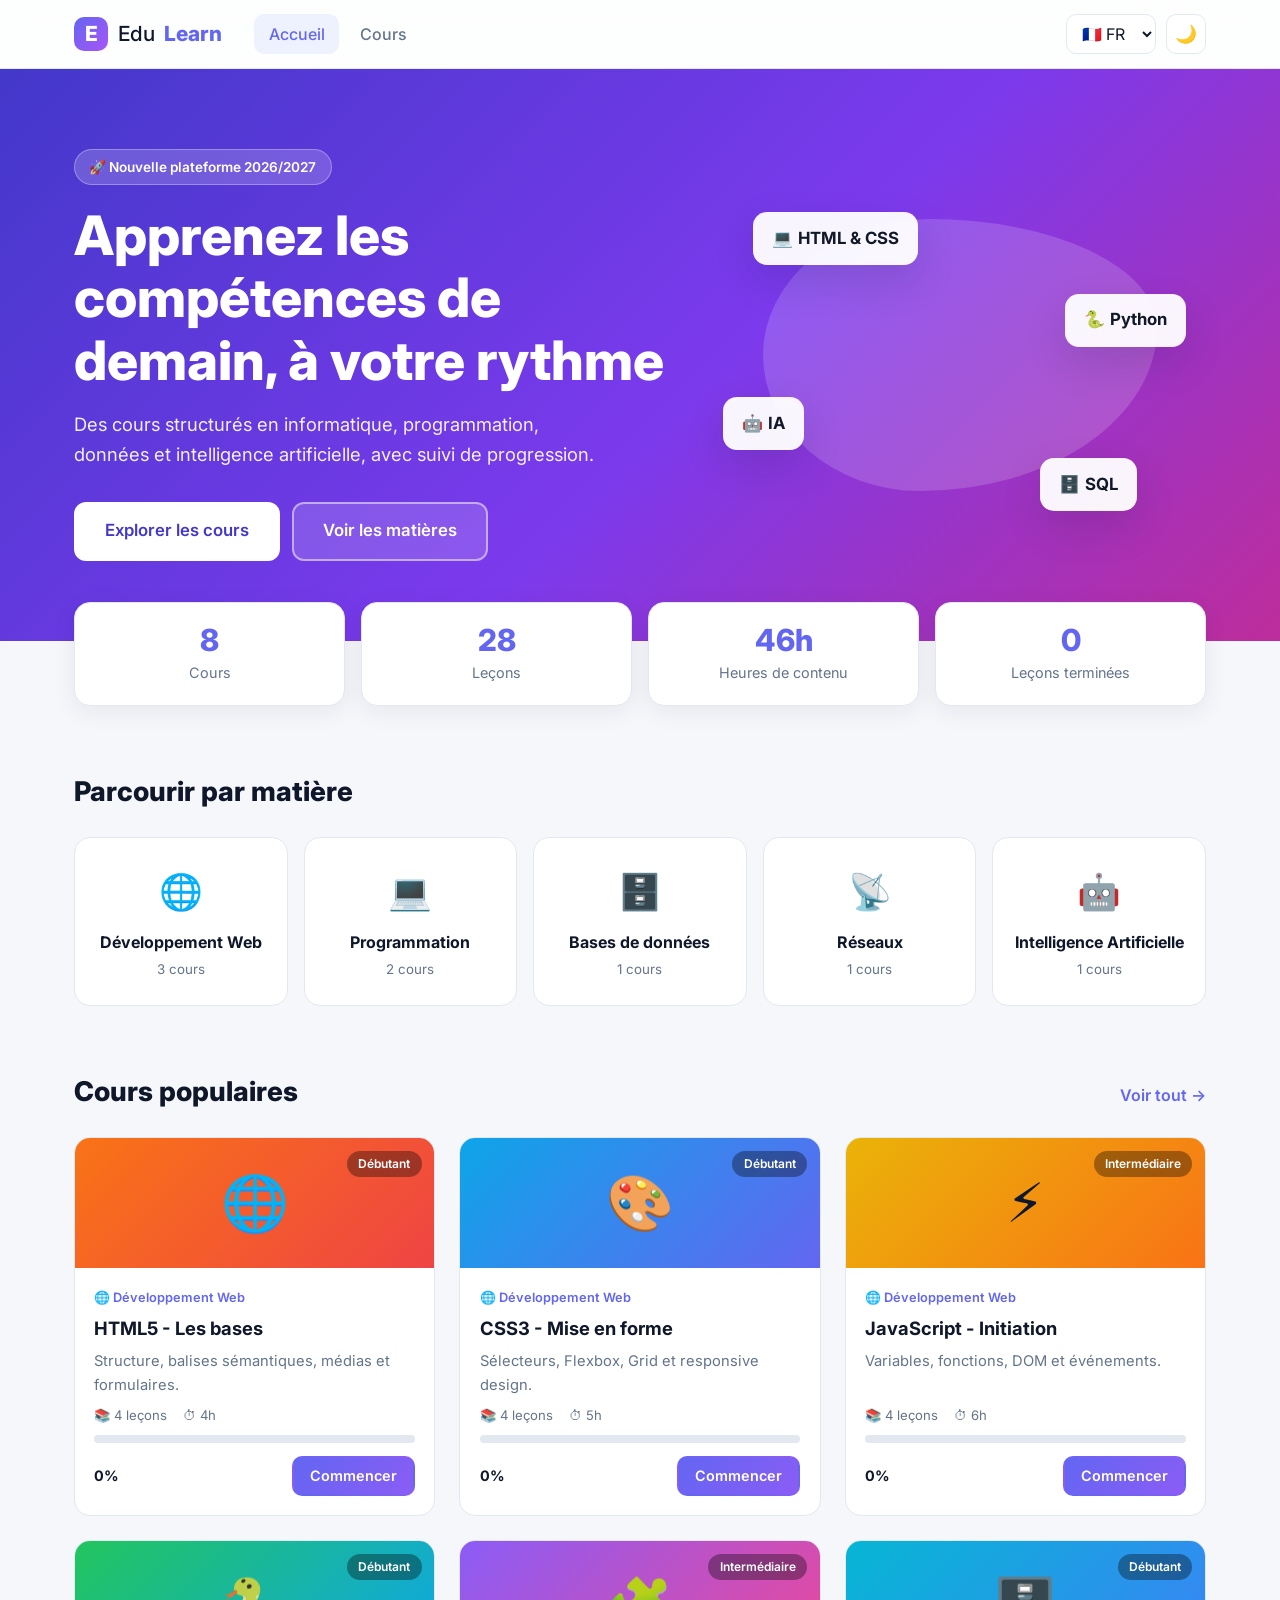
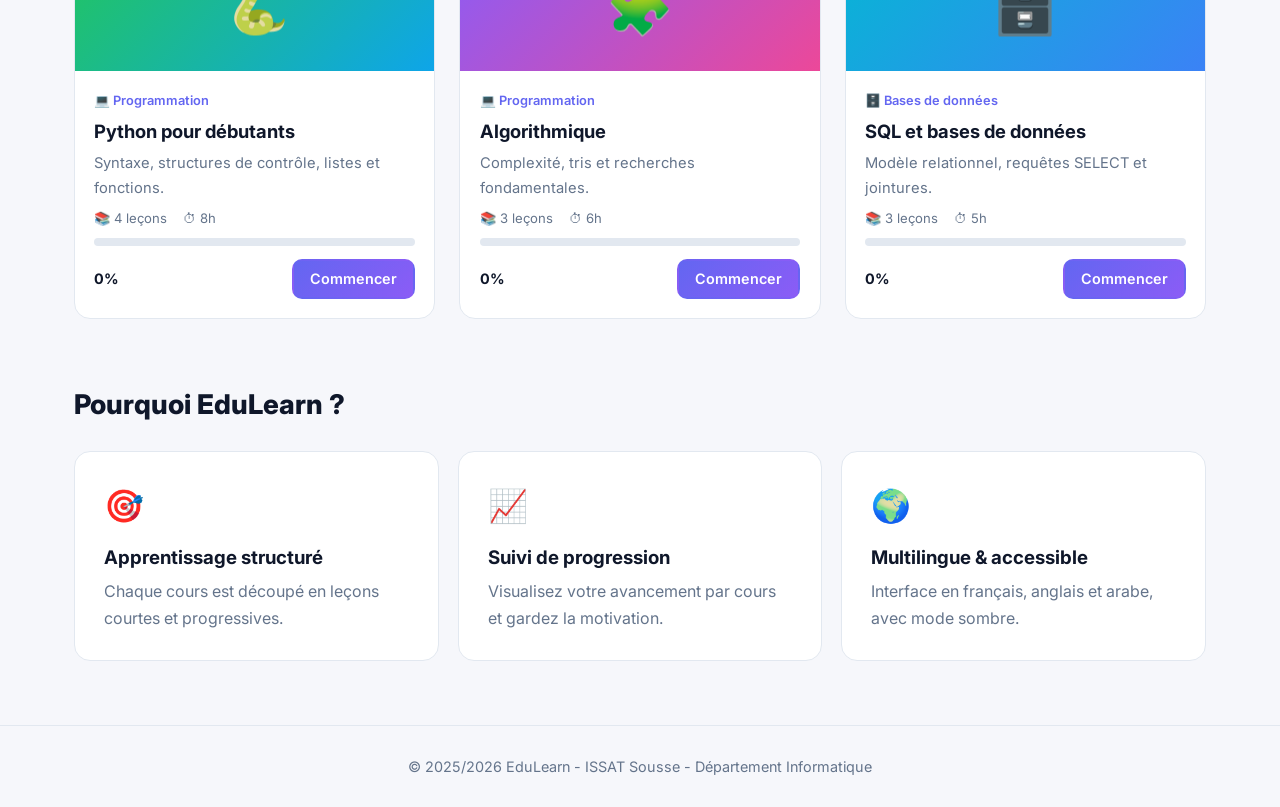
==== index.html @ 9c294d39 "EduLearn : mini LMS (HTML, CSS, JS)" ====
<!DOCTYPE html>
<html lang="fr">
<head>
  <meta charset="UTF-8">
  <meta name="viewport" content="width=device-width, initial-scale=1.0">
  <meta name="description" content="EduLearn - plateforme de cours en ligne">
  <title>EduLearn</title>
  <link rel="preconnect" href="https://fonts.googleapis.com">
  <link rel="preconnect" href="https://fonts.gstatic.com" crossorigin>
  <link href="https://fonts.googleapis.com/css2?family=Cairo:wght@400;600;700&family=Inter:wght@400;500;600;700;800&display=swap" rel="stylesheet">
  <link rel="stylesheet" href="style.css">
  <script src="js/i18n.js" defer></script>
  <script src="js/data.js" defer></script>
  <script src="js/app.js" defer></script>
</head>
<body data-page="home" data-root="">

  <header class="site-header" id="site-header"></header>

  <main>
    <!-- HERO -->
    <section class="hero">
      <div class="container hero-grid">
        <div class="hero-text">
          <span class="pill" data-i18n="hero.badge">🚀 Nouvelle plateforme 2025/2026</span>
          <h1 data-i18n="hero.title">Apprenez les compétences de demain, à votre rythme</h1>
          <p data-i18n="hero.sub">Des cours structurés en informatique, programmation, données et intelligence artificielle, avec suivi de progression.</p>
          <div class="hero-actions">
            <a class="btn btn-lg" href="pages/courses.html" data-i18n="hero.cta1">Explorer les cours</a>
            <a class="btn btn-lg btn-ghost" href="#categories" data-i18n="hero.cta2">Voir les matières</a>
          </div>
        </div>
        <div class="hero-visual" aria-hidden="true">
          <div class="blob"></div>
          <div class="float-card fc1">💻 <b>HTML & CSS</b></div>
          <div class="float-card fc2">🐍 <b>Python</b></div>
          <div class="float-card fc3">🤖 <b>IA</b></div>
          <div class="float-card fc4">🗄️ <b>SQL</b></div>
        </div>
      </div>
    </section>

    <!-- STATS (remplies par JS) -->
    <div class="container">
      <div class="stats" id="stats"></div>
    </div>

    <!-- CONTINUER (rempli par JS) -->
    <div class="container" id="continue"></div>

    <!-- MATIERES -->
    <section class="container section" id="categories">
      <div class="section-head">
        <h2 data-i18n="home.cats">Parcourir par matière</h2>
      </div>
      <div class="cat-grid" id="cat-grid"></div>
    </section>

    <!-- COURS POPULAIRES -->
    <section class="container section">
      <div class="section-head">
        <h2 data-i18n="home.featured">Cours populaires</h2>
        <a class="link" href="pages/courses.html" data-i18n="home.viewAll">Voir tout →</a>
      </div>
      <div class="grid" id="featured"></div>
    </section>

    <!-- POURQUOI -->
    <section class="container section">
      <div class="section-head"><h2 data-i18n="home.why">Pourquoi EduLearn ?</h2></div>
      <div class="features">
        <div class="feature">
          <span aria-hidden="true">🎯</span>
          <h3 data-i18n="f1.t">Apprentissage structuré</h3>
          <p data-i18n="f1.d">Chaque cours est découpé en leçons courtes et progressives.</p>
        </div>
        <div class="feature">
          <span aria-hidden="true">📈</span>
          <h3 data-i18n="f2.t">Suivi de progression</h3>
          <p data-i18n="f2.d">Visualisez votre avancement par cours et gardez la motivation.</p>
        </div>
        <div class="feature">
          <span aria-hidden="true">🌍</span>
          <h3 data-i18n="f3.t">Multilingue & accessible</h3>
          <p data-i18n="f3.d">Interface en français, anglais et arabe, avec mode sombre.</p>
        </div>
      </div>
    </section>
  </main>

  <footer class="site-footer" id="site-footer"></footer>
</body>
</html>
---- style.css ----
/* ===== Thèmes ===== */
:root {
  --bg: #f6f7fb;
  --surface: #ffffff;
  --text: #0f172a;
  --muted: #64748b;
  --border: #e2e8f0;
  --primary: #6366f1;
  --primary-dark: #4f46e5;
  --accent: #06b6d4;
  --ok: #16a34a;
  --header-bg: rgba(255, 255, 255, 0.8);
  --code-bg: #0f172a;
  --soft: #eef2ff;
  --radius: 16px;
  --shadow: 0 6px 24px rgba(15, 23, 42, 0.07);
  --shadow-lg: 0 16px 40px rgba(15, 23, 42, 0.14);
  --font: "Inter", "Segoe UI", system-ui, sans-serif;
  --header-h: 68px;
}

[data-theme="dark"] {
  --bg: #0b1020;
  --surface: #131a2e;
  --text: #e5e7eb;
  --muted: #94a3b8;
  --border: #243049;
  --primary: #818cf8;
  --primary-dark: #6366f1;
  --header-bg: rgba(11, 16, 32, 0.8);
  --code-bg: #060913;
  --soft: #1b2442;
  --shadow: 0 6px 24px rgba(0, 0, 0, 0.35);
  --shadow-lg: 0 16px 40px rgba(0, 0, 0, 0.5);
}

/* ===== Reset ===== */
* { box-sizing: border-box; margin: 0; padding: 0; }
html {
  scroll-behavior: smooth;
  -webkit-text-size-adjust: 100%;
  text-size-adjust: 100%;
}
body {
  font-family: var(--font);
  background: var(--bg);
  color: var(--text);
  line-height: 1.65;
  min-height: 100vh;
  display: flex;
  flex-direction: column;
  overflow-x: clip;               /* empêche tout scroll horizontal de la page */
  transition: background 0.3s, color 0.3s;
}
html[lang="ar"] body { font-family: "Cairo", var(--font); }
main { flex: 1; min-width: 0; }
a { color: inherit; text-decoration: none; }
img, video, iframe, svg { max-width: 100%; }
[id] { scroll-margin-top: calc(var(--header-h) + 16px); }

.container { width: 100%; max-width: 1180px; margin-inline: auto; padding-inline: 1.5rem; }
.muted { color: var(--muted); }
.small { font-size: 0.85rem; }
.section { margin-top: 4rem; }
.page { padding-block: 2.5rem; }

/* ===== Header ===== */
.site-header {
  position: sticky; top: 0; z-index: 100;
  background: var(--header-bg);
  backdrop-filter: blur(14px);
  -webkit-backdrop-filter: blur(14px);
  border-bottom: 1px solid var(--border);
}
.nav-wrap { display: flex; align-items: center; gap: 2rem; height: var(--header-h); min-width: 0; }
.logo { display: flex; align-items: center; gap: 0.6rem; font-size: 1.3rem; font-weight: 500; white-space: nowrap; }
.logo b { color: var(--primary); font-weight: 800; }
.logo-mark {
  display: grid; place-items: center; flex-shrink: 0; width: 34px; height: 34px;
  background: linear-gradient(135deg, var(--primary), #a855f7);
  color: #fff; font-weight: 800; border-radius: 10px;
}
.main-nav { display: flex; gap: 0.4rem; margin-inline-end: auto; }
.main-nav a {
  padding: 0.45rem 0.9rem; border-radius: 10px; font-weight: 500; color: var(--muted);
  transition: background 0.2s, color 0.2s;
}
.main-nav a:hover { background: var(--soft); color: var(--text); }
.main-nav a.active { background: var(--soft); color: var(--primary); }

.tools { display: flex; align-items: center; gap: 0.6rem; flex-shrink: 0; }
.tools select, .toolbar select, .toolbar input {
  font: inherit; color: var(--text); background: var(--surface);
  border: 1px solid var(--border); border-radius: 10px; padding: 0.5rem 0.7rem;
}
.icon-btn {
  width: 40px; height: 40px; border-radius: 10px; font-size: 1.1rem; cursor: pointer;
  background: var(--surface); border: 1px solid var(--border); transition: transform 0.2s;
}

.burger {
  display: none; flex-direction: column; justify-content: center; gap: 5px;
  width: 40px; height: 40px; padding: 8px; background: none; border: none; cursor: pointer;
}
.burger span { display: block; width: 24px; height: 3px; background: var(--text); border-radius: 2px; transition: 0.3s; }
.burger.open span:nth-child(1) { transform: translateY(8px) rotate(45deg); }
.burger.open span:nth-child(2) { opacity: 0; }
.burger.open span:nth-child(3) { transform: translateY(-8px) rotate(-45deg); }

/* ===== Boutons ===== */
.btn {
  display: inline-flex; align-items: center; justify-content: center; gap: 0.4rem;
  padding: 0.65rem 1.3rem; font: inherit; font-weight: 600; cursor: pointer; text-align: center;
  background: linear-gradient(135deg, var(--primary), #8b5cf6);
  color: #fff; border: 2px solid transparent; border-radius: 12px;
  transition: transform 0.2s, box-shadow 0.2s, opacity 0.2s, background 0.2s;
}
.btn:disabled { opacity: 0.4; cursor: not-allowed; transform: none; box-shadow: none; }
.btn-sm { padding: 0.4rem 1rem; font-size: 0.9rem; border-radius: 10px; }
.btn-lg { padding: 0.85rem 1.8rem; font-size: 1.05rem; }
.btn-ghost { background: rgba(255, 255, 255, 0.15); border-color: rgba(255, 255, 255, 0.5); }
.btn-outline { background: transparent; color: var(--primary); border-color: var(--primary); }
.btn-success { background: var(--ok); }
.btn-success.is-done { background: transparent; color: var(--ok); border-color: var(--ok); }
.btn-light { background: #fff; color: #111827; }

/* Survols : seulement sur appareils avec souris (pas de "hover collant" sur mobile) */
@media (hover: hover) {
  .icon-btn:hover { transform: rotate(15deg) scale(1.08); }
  .btn:hover:not(:disabled) { transform: translateY(-2px); box-shadow: 0 8px 20px rgba(99, 102, 241, 0.35); }
  .btn-outline:hover:not(:disabled) { background: var(--primary); color: #fff; }
  .cat-card:hover { transform: translateY(-5px); box-shadow: var(--shadow-lg); border-color: var(--primary); }
  .card:hover { transform: translateY(-6px); box-shadow: var(--shadow-lg); }
  .card:hover .card-icon { transform: scale(1.18) rotate(-6deg); }
  .chip:hover { border-color: var(--primary); }
  .lesson-list button:hover { background: var(--soft); }
  .main-nav a:hover { background: var(--soft); color: var(--text); }
}

/* ===== Hero ===== */
.hero {
  position: relative; overflow: hidden; color: #fff;
  background: linear-gradient(135deg, #4338ca 0%, #7c3aed 55%, #db2777 120%);
  padding-block: 5rem;
}
.hero-grid { display: grid; grid-template-columns: minmax(0, 1.2fr) minmax(0, 1fr); gap: 3rem; align-items: center; }
.pill {
  display: inline-block; padding: 0.35rem 0.9rem; border-radius: 99px; font-size: 0.85rem; font-weight: 600;
  background: rgba(255, 255, 255, 0.18); border: 1px solid rgba(255, 255, 255, 0.3); margin-bottom: 1.2rem;
}
.hero h1 { font-size: clamp(1.8rem, 4.5vw, 3.4rem); line-height: 1.15; font-weight: 800; margin-bottom: 1.1rem; overflow-wrap: break-word; }
.hero p { font-size: clamp(1rem, 2.2vw, 1.15rem); opacity: 0.92; max-width: 540px; margin-bottom: 2rem; }
.hero .btn:not(.btn-ghost) { background: #fff; color: #4338ca; }
.hero-actions { display: flex; flex-wrap: wrap; gap: 0.8rem; }

.hero-visual { position: relative; height: 340px; }
.blob {
  position: absolute; inset: 10%; border-radius: 42% 58% 60% 40% / 50% 40% 60% 50%;
  background: rgba(255, 255, 255, 0.16); animation: morph 9s ease-in-out infinite;
}
@keyframes morph {
  50% { border-radius: 60% 40% 40% 60% / 40% 60% 50% 50%; transform: rotate(8deg); }
}
.float-card {
  position: absolute; padding: 0.8rem 1.2rem; border-radius: 14px; font-size: 1.05rem;
  background: rgba(255, 255, 255, 0.95); color: #111827; box-shadow: var(--shadow-lg);
  animation: float 5s ease-in-out infinite; white-space: nowrap;
}
.fc1 { top: 8%; inset-inline-start: 8%; }
.fc2 { top: 32%; inset-inline-end: 4%; animation-delay: 1s; }
.fc3 { bottom: 22%; inset-inline-start: 2%; animation-delay: 2s; }
.fc4 { bottom: 4%; inset-inline-end: 14%; animation-delay: 3s; }
@keyframes float { 50% { transform: translateY(-14px); } }

/* ===== Stats ===== */
.stats {
  display: grid; grid-template-columns: repeat(4, minmax(0, 1fr)); gap: 1rem;
  margin-top: -2.4rem; position: relative; z-index: 2;
}
.stat {
  background: var(--surface); border: 1px solid var(--border); border-radius: var(--radius);
  padding: 1.2rem; text-align: center; box-shadow: var(--shadow);
}
.stat strong { display: block; font-size: 1.9rem; font-weight: 800; color: var(--primary); line-height: 1.2; }
.stat span { font-size: 0.9rem; color: var(--muted); }

/* ===== Reprendre ===== */
.resume {
  display: flex; align-items: center; justify-content: space-between; gap: 1.5rem; flex-wrap: wrap;
  margin-top: 2rem; padding: 1.5rem 1.8rem; border-radius: var(--radius); color: #fff;
  background: linear-gradient(135deg, var(--c1), var(--c2)); box-shadow: var(--shadow);
}
.resume > div { flex: 1; min-width: min(220px, 100%); }
.resume small { opacity: 0.85; }
.resume h3 { margin: 0.2rem 0 0.8rem; overflow-wrap: anywhere; }

/* ===== Sections ===== */
.section-head { display: flex; justify-content: space-between; align-items: baseline; flex-wrap: wrap; gap: 0.4rem 1rem; margin-bottom: 1.4rem; }
.section-head h2 { font-size: 1.7rem; font-weight: 800; }
.link { color: var(--primary); font-weight: 600; }
.link:hover { text-decoration: underline; }

.cat-grid { display: grid; grid-template-columns: repeat(auto-fit, minmax(min(190px, 100%), 1fr)); gap: 1rem; }
.cat-card {
  display: flex; flex-direction: column; align-items: center; text-align: center; gap: 0.2rem;
  padding: 1.5rem 1rem; background: var(--surface); border: 1px solid var(--border);
  border-radius: var(--radius); transition: transform 0.25s, box-shadow 0.25s, border-color 0.25s;
}
.cat-icon { font-size: 2.2rem; margin-bottom: 0.4rem; }
.cat-card small { color: var(--muted); }

.features { display: grid; grid-template-columns: repeat(auto-fit, minmax(min(250px, 100%), 1fr)); gap: 1.2rem; }
.feature { padding: 1.8rem; background: var(--surface); border: 1px solid var(--border); border-radius: var(--radius); }
.feature span { font-size: 2rem; }
.feature h3 { margin: 0.6rem 0 0.3rem; }
.feature p { color: var(--muted); }

/* ===== Cartes de cours ===== */
.grid { display: grid; grid-template-columns: repeat(auto-fill, minmax(min(280px, 100%), 1fr)); gap: 1.5rem; }
.card {
  display: flex; flex-direction: column; overflow: hidden; min-width: 0;
  background: var(--surface); border: 1px solid var(--border); border-radius: var(--radius);
  transition: transform 0.25s, box-shadow 0.25s;
}
.card-cover {
  position: relative; height: 130px; display: grid; place-items: center;
  background: linear-gradient(135deg, var(--c1), var(--c2));
}
.card-icon { font-size: 3.4rem; transition: transform 0.3s; }
.badge {
  position: absolute; top: 0.8rem; inset-inline-end: 0.8rem; font-size: 0.75rem; font-weight: 600;
  padding: 0.2rem 0.7rem; border-radius: 99px; background: rgba(0, 0, 0, 0.35); color: #fff;
}
.card-body { padding: 1.2rem; display: flex; flex-direction: column; flex: 1; gap: 0.5rem; }
.cat { font-size: 0.8rem; font-weight: 600; color: var(--primary); }
.card-body h3 { font-size: 1.15rem; line-height: 1.3; }
.card-body p { color: var(--muted); font-size: 0.92rem; flex: 1; }
.meta { display: flex; flex-wrap: wrap; gap: 0.3rem 1rem; font-size: 0.82rem; color: var(--muted); }
.card-foot { display: flex; justify-content: space-between; align-items: center; margin-top: 0.3rem; }
.pct { font-weight: 700; font-size: 0.9rem; }

/* ===== Progression ===== */
.progress { height: 8px; background: var(--border); border-radius: 99px; overflow: hidden; }
.progress.light { background: rgba(255, 255, 255, 0.3); }
.progress-fill {
  height: 100%; border-radius: 99px;
  background: linear-gradient(90deg, #22c55e, #06b6d4); transition: width 0.6s ease;
}

/* ===== Catalogue ===== */
.page-head { margin-bottom: 1.5rem; }
.page-head h1 { font-size: clamp(1.6rem, 4vw, 2.2rem); font-weight: 800; }
.toolbar { display: flex; gap: 0.8rem; flex-wrap: wrap; margin-bottom: 1rem; }
.toolbar input { flex: 1; min-width: min(220px, 100%); }
.chips { display: flex; flex-wrap: wrap; gap: 0.5rem; margin-bottom: 1.8rem; }
.chip {
  font: inherit; font-size: 0.9rem; font-weight: 500; cursor: pointer; color: var(--text);
  padding: 0.45rem 1rem; border-radius: 99px; background: var(--surface); border: 1px solid var(--border);
  transition: 0.2s; white-space: nowrap;
}
.chip.active { background: var(--primary); border-color: var(--primary); color: #fff; }
.empty { text-align: center; color: var(--muted); padding: 3rem 0; }

/* ===== Lecteur de cours ===== */
.course-layout { display: grid; grid-template-columns: 320px minmax(0, 1fr); gap: 1.8rem; align-items: start; }
.sidebar {
  position: sticky; top: calc(var(--header-h) + 22px); padding: 1.4rem; min-width: 0;
  max-height: calc(100vh - var(--header-h) - 44px); overflow-y: auto;
  background: var(--surface); border: 1px solid var(--border); border-radius: var(--radius);
}
.back { display: inline-block; font-size: 0.88rem; color: var(--muted); margin-bottom: 1rem; }
.back:hover { color: var(--primary); }
.side-head { display: flex; align-items: center; gap: 0.8rem; margin-bottom: 1rem; }
.side-head span {
  display: grid; place-items: center; flex-shrink: 0; width: 46px; height: 46px; font-size: 1.5rem;
  border-radius: 12px; background: linear-gradient(135deg, var(--c1), var(--c2));
}
.side-head h2 { font-size: 1.05rem; line-height: 1.3; overflow-wrap: anywhere; }
.sidebar .small { margin: 0.4rem 0 1rem; }

.lesson-list { list-style: none; display: grid; gap: 0.4rem; }
.lesson-list button {
  width: 100%; min-height: 44px; display: flex; align-items: center; gap: 0.7rem; text-align: start;
  font: inherit; font-size: 0.93rem; color: var(--text); cursor: pointer;
  padding: 0.65rem 0.8rem; border-radius: 10px; background: transparent; border: 1px solid transparent;
  transition: 0.2s;
}
.lesson-list button.active { background: var(--soft); border-color: var(--primary); font-weight: 600; }
.num {
  display: grid; place-items: center; flex-shrink: 0; width: 26px; height: 26px;
  font-size: 0.78rem; font-weight: 700; border-radius: 50%; background: var(--border);
}
.lesson-list button.completed .num { background: var(--ok); color: #fff; }

.lesson {
  padding: 2rem 2.2rem; background: var(--surface);
  border: 1px solid var(--border); border-radius: var(--radius); min-width: 0;
}
.crumbs { font-size: 0.85rem; color: var(--muted); margin-bottom: 0.5rem; }
.lesson h1 { font-size: clamp(1.4rem, 3.5vw, 1.9rem); font-weight: 800; margin-bottom: 1.2rem; overflow-wrap: break-word; }

.video-box { aspect-ratio: 16 / 9; width: 100%; border-radius: 14px; overflow: hidden; margin-bottom: 0.6rem; background: #0f172a; }
.video-box iframe, .video-box video { width: 100%; height: 100%; border: 0; display: block; }
.video-credit { margin-bottom: 1.6rem; }
.video-credit a { color: var(--primary); font-weight: 600; }
.video-ph {
  height: 100%; display: flex; flex-direction: column; align-items: center; justify-content: center; gap: 0.4rem;
  color: #cbd5e1; background: linear-gradient(135deg, var(--c1), var(--c2)); opacity: 0.9;
}
.video-ph span { font-size: 3rem; }

.prose { overflow-wrap: break-word; }
.prose > * + * { margin-top: 1rem; }
.prose ul, .prose ol { padding-inline-start: 1.4rem; }
.prose li + li { margin-top: 0.3rem; }
.prose pre {
  max-width: 100%; background: var(--code-bg); color: #e2e8f0; padding: 1.1rem 1.2rem; border-radius: 12px;
  overflow-x: auto; font-size: 0.9rem; direction: ltr; text-align: left; -webkit-overflow-scrolling: touch;
}
.prose code { font-family: "JetBrains Mono", Consolas, "Courier New", monospace; }
.prose :not(pre) > code { background: var(--soft); color: var(--primary); padding: 2px 7px; border-radius: 6px; font-size: 0.9em; }
.callout {
  padding: 0.9rem 1.1rem; border-radius: 12px; background: var(--soft);
  border-inline-start: 4px solid var(--primary);
}

.lesson-actions {
  display: flex; flex-wrap: wrap; justify-content: space-between; gap: 0.8rem;
  margin-top: 2rem; padding-top: 1.5rem; border-top: 1px solid var(--border);
}

/* ===== Toast ===== */
.toast {
  position: fixed; bottom: 24px; inset-inline-start: 50%; transform: translate(-50%, 30px);
  width: max-content; max-width: calc(100vw - 2rem); text-align: center;
  background: #111827; color: #fff; padding: 0.9rem 1.5rem; border-radius: 12px;
  box-shadow: var(--shadow-lg); opacity: 0; pointer-events: none; transition: 0.4s; z-index: 200;
}
[dir="rtl"] .toast { transform: translate(50%, 30px); }
.toast.show { opacity: 1; transform: translate(-50%, 0); }
[dir="rtl"] .toast.show { transform: translate(50%, 0); }

/* ===== Footer ===== */
.site-footer {
  margin-top: 4rem; padding: 1.8rem 0; text-align: center;
  color: var(--muted); font-size: 0.9rem; border-top: 1px solid var(--border);
}

/* =====================================================
   RESPONSIVE
   ===================================================== */

/* ----- Grands écrans ----- */
@media (min-width: 1400px) {
  .container { max-width: 1280px; }
  .course-layout { grid-template-columns: 340px minmax(0, 1fr); }
}

/* ----- Petits laptops ----- */
@media (max-width: 1200px) {
  .course-layout { grid-template-columns: 280px minmax(0, 1fr); gap: 1.4rem; }
  .lesson { padding: 1.8rem; }
}

/* ----- Tablette ----- */
@media (max-width: 992px) {
  .hero { padding-block: 4rem; }
  .hero-grid { grid-template-columns: minmax(0, 1fr); text-align: center; gap: 2rem; }
  .hero p { margin-inline: auto; }
  .hero-actions { justify-content: center; }
  .hero-visual { display: none; }

  .stats { grid-template-columns: repeat(2, minmax(0, 1fr)); }

  /* La page de cours passe sur une colonne */
  .course-layout { grid-template-columns: minmax(0, 1fr); }
  .sidebar { position: static; max-height: none; overflow: visible; }
  .lesson-list { grid-template-columns: repeat(auto-fit, minmax(min(240px, 100%), 1fr)); }
}

/* ----- Mobile ----- */
@media (max-width: 768px) {
  :root { --header-h: 62px; }

  .section { margin-top: 3rem; }
  .page { padding-block: 1.6rem; }
  .section-head h2 { font-size: 1.4rem; }

  /* Header + menu burger */
  .nav-wrap { gap: 0.8rem; }
  .burger { display: flex; }
  .tools { margin-inline-start: auto; gap: 0.4rem; }
  .main-nav {
    position: absolute; top: 100%; inset-inline: 0;
    flex-direction: column; gap: 0; margin: 0;
    background: var(--surface);
    max-height: 0; overflow: hidden; opacity: 0; visibility: hidden;
    transition: max-height 0.35s ease, opacity 0.25s, visibility 0.35s;
  }
  .main-nav.open {
    max-height: 260px; opacity: 1; visibility: visible;
    border-bottom: 1px solid var(--border); box-shadow: var(--shadow);
  }
  .main-nav a { border-radius: 0; padding: 1rem 1.5rem; min-height: 48px; }

  /* Hero */
  .hero { padding-block: 2.8rem; }
  .hero-actions .btn { flex: 1 1 100%; }
  .stats { margin-top: -1.6rem; }

  /* Reprendre */
  .resume { padding: 1.2rem; }
  .resume .btn { width: 100%; }

  /* Catalogue : puces sur une ligne défilante */
  .chips {
    flex-wrap: nowrap; overflow-x: auto; -webkit-overflow-scrolling: touch;
    margin-inline: -1.5rem; padding: 0.2rem 1.5rem 0.6rem; scrollbar-width: none;
  }
  .chips::-webkit-scrollbar { display: none; }
  .chip { flex-shrink: 0; }

  /* Lecteur de cours */
  .lesson { padding: 1.2rem; }
  .lesson-list { grid-template-columns: minmax(0, 1fr); }
  .video-box { border-radius: 10px; }
  .prose pre { padding: 0.9rem; font-size: 0.82rem; }

  .lesson-actions { display: grid; grid-template-columns: 1fr 1fr; gap: 0.7rem; }
  .lesson-actions #done { grid-column: 1 / -1; order: -1; }
  .lesson-actions .btn { width: 100%; padding-inline: 0.6rem; min-height: 46px; }

  .site-footer { margin-top: 3rem; }
}

/* ----- Petits téléphones ----- */
@media (max-width: 480px) {
  .container { padding-inline: 1rem; }
  .chips { margin-inline: -1rem; padding-inline: 1rem; }

  .logo { font-size: 1.1rem; gap: 0.45rem; }
  .logo-mark { width: 30px; height: 30px; border-radius: 8px; }
  .tools select { padding: 0.4rem 0.35rem; font-size: 0.85rem; }
  .icon-btn { width: 38px; height: 38px; }

  .stats { gap: 0.6rem; }
  .stat { padding: 0.9rem 0.5rem; }
  .stat strong { font-size: 1.5rem; }
  .stat span { font-size: 0.8rem; }

  .toolbar > * { flex: 1 1 100%; }
  .grid { gap: 1.1rem; }
  .feature { padding: 1.3rem; }
  .hero-actions .btn-lg { padding: 0.75rem 1.2rem; font-size: 1rem; }
}

/* ----- Très petits écrans (≤ 360px) ----- */
@media (max-width: 360px) {
  .nav-wrap { gap: 0.5rem; }
  .logo { font-size: 1rem; }
  .tools select { max-width: 66px; }
  .lesson-actions { grid-template-columns: minmax(0, 1fr); }
  .lesson-actions #done { order: 0; }
}

/* Accessibilité : réduire les animations */
@media (prefers-reduced-motion: reduce) {
  *, *::before, *::after { animation: none !important; transition: none !important; scroll-behavior: auto !important; }
}
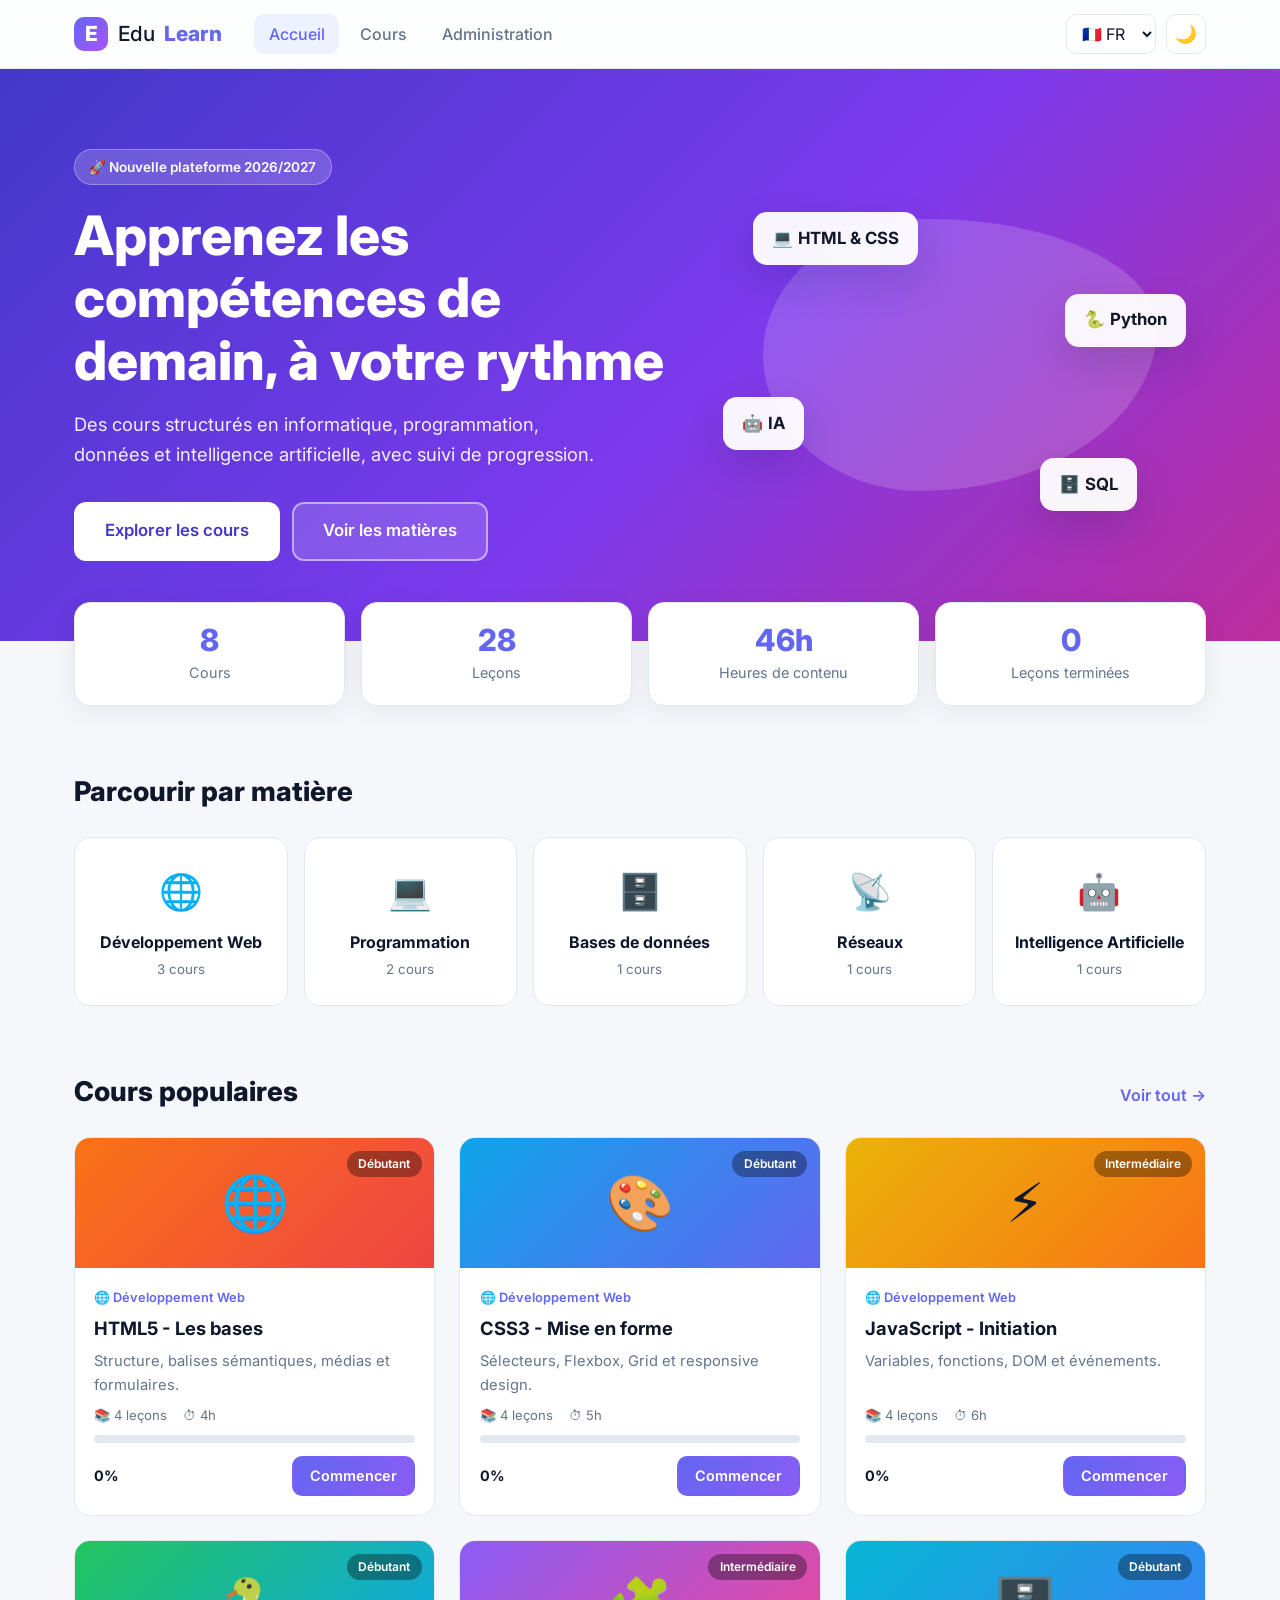
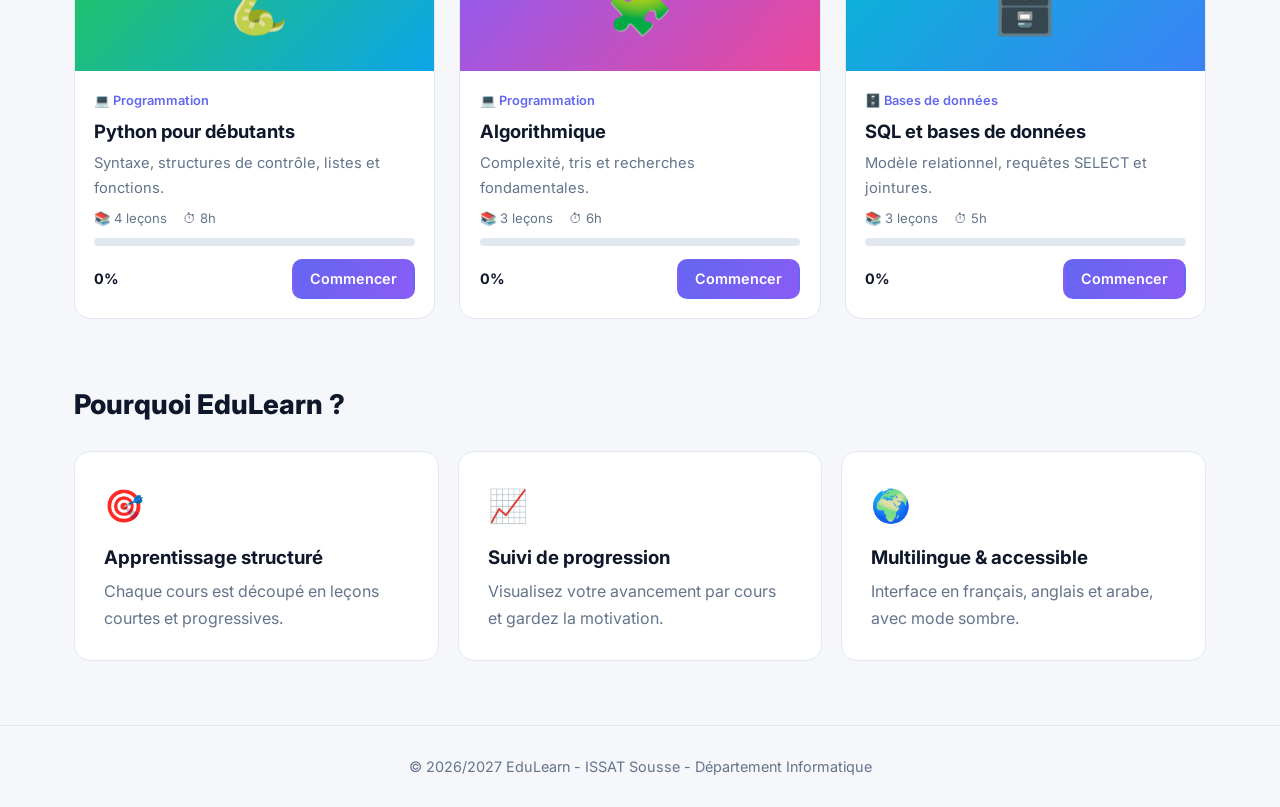
==== commit 6f8078da: "feat: SPA (routeur), quiz, admin, suivi video + optimisations perf/W3C" ====
--- a/index.html
+++ b/index.html
@@ -13,81 +13,9 @@
   <script src="js/data.js" defer></script>
   <script src="js/app.js" defer></script>
 </head>
-<body data-page="home" data-root="">
-
+<body data-page="app">
   <header class="site-header" id="site-header"></header>
-
-  <main>
-    <!-- HERO -->
-    <section class="hero">
-      <div class="container hero-grid">
-        <div class="hero-text">
-          <span class="pill" data-i18n="hero.badge">🚀 Nouvelle plateforme 2025/2026</span>
-          <h1 data-i18n="hero.title">Apprenez les compétences de demain, à votre rythme</h1>
-          <p data-i18n="hero.sub">Des cours structurés en informatique, programmation, données et intelligence artificielle, avec suivi de progression.</p>
-          <div class="hero-actions">
-            <a class="btn btn-lg" href="pages/courses.html" data-i18n="hero.cta1">Explorer les cours</a>
-            <a class="btn btn-lg btn-ghost" href="#categories" data-i18n="hero.cta2">Voir les matières</a>
-          </div>
-        </div>
-        <div class="hero-visual" aria-hidden="true">
-          <div class="blob"></div>
-          <div class="float-card fc1">💻 <b>HTML & CSS</b></div>
-          <div class="float-card fc2">🐍 <b>Python</b></div>
-          <div class="float-card fc3">🤖 <b>IA</b></div>
-          <div class="float-card fc4">🗄️ <b>SQL</b></div>
-        </div>
-      </div>
-    </section>
-
-    <!-- STATS (remplies par JS) -->
-    <div class="container">
-      <div class="stats" id="stats"></div>
-    </div>
-
-    <!-- CONTINUER (rempli par JS) -->
-    <div class="container" id="continue"></div>
-
-    <!-- MATIERES -->
-    <section class="container section" id="categories">
-      <div class="section-head">
-        <h2 data-i18n="home.cats">Parcourir par matière</h2>
-      </div>
-      <div class="cat-grid" id="cat-grid"></div>
-    </section>
-
-    <!-- COURS POPULAIRES -->
-    <section class="container section">
-      <div class="section-head">
-        <h2 data-i18n="home.featured">Cours populaires</h2>
-        <a class="link" href="pages/courses.html" data-i18n="home.viewAll">Voir tout →</a>
-      </div>
-      <div class="grid" id="featured"></div>
-    </section>
-
-    <!-- POURQUOI -->
-    <section class="container section">
-      <div class="section-head"><h2 data-i18n="home.why">Pourquoi EduLearn ?</h2></div>
-      <div class="features">
-        <div class="feature">
-          <span aria-hidden="true">🎯</span>
-          <h3 data-i18n="f1.t">Apprentissage structuré</h3>
-          <p data-i18n="f1.d">Chaque cours est découpé en leçons courtes et progressives.</p>
-        </div>
-        <div class="feature">
-          <span aria-hidden="true">📈</span>
-          <h3 data-i18n="f2.t">Suivi de progression</h3>
-          <p data-i18n="f2.d">Visualisez votre avancement par cours et gardez la motivation.</p>
-        </div>
-        <div class="feature">
-          <span aria-hidden="true">🌍</span>
-          <h3 data-i18n="f3.t">Multilingue & accessible</h3>
-          <p data-i18n="f3.d">Interface en français, anglais et arabe, avec mode sombre.</p>
-        </div>
-      </div>
-    </section>
-  </main>
-
+  <main id="view"></main>
   <footer class="site-footer" id="site-footer"></footer>
 </body>
 </html>
--- a/style.css
+++ b/style.css
@@ -466,4 +466,66 @@
 /* Accessibilité : réduire les animations */
 @media (prefers-reduced-motion: reduce) {
   *, *::before, *::after { animation: none !important; transition: none !important; scroll-behavior: auto !important; }
-}+}
+
+/* ===== Liens de leçons (remplacent les boutons de la sidebar) ===== */
+.lesson-link{display:flex;align-items:center;gap:.6rem;padding:.55rem .7rem;border-radius:10px;color:inherit;text-decoration:none}
+.lesson-link:hover{background:rgba(127,127,127,.12)}
+.lesson-link.active{background:rgba(127,127,127,.18);font-weight:700}
+.lesson-link .num{display:inline-grid;place-items:center;min-width:1.7rem;height:1.7rem;border-radius:50%;background:rgba(127,127,127,.2);font-size:.8rem}
+.lesson-link.completed .num{background:#22c55e;color:#fff}
+.lesson-link:focus-visible{outline:3px solid var(--c1,#6366f1);outline-offset:2px}
+
+/* ===== Marqueurs de progression ===== */
+.markers{display:flex;gap:6px;margin:.5rem 0 1.25rem}
+.marker{flex:1;height:10px;border-radius:99px;background:rgba(127,127,127,.25);transition:background .2s}
+.marker.done{background:var(--c1,#6366f1)}
+.marker.current{outline:2px solid var(--c1,#6366f1);outline-offset:2px}
+.marker:hover{background:var(--c2,#8b5cf6)}
+
+/* ===== Quiz ===== */
+.side-quiz{display:flex;align-items:center;gap:.6rem;margin-top:1rem;padding:.75rem .9rem;border:2px dashed rgba(127,127,127,.5);border-radius:12px;color:inherit;text-decoration:none;font-weight:600}
+.side-quiz small{margin-inline-start:auto}
+.side-quiz:hover,.side-quiz.active{border-style:solid;border-color:var(--c1,#6366f1)}
+.quiz-head{display:flex;justify-content:space-between;align-items:center;gap:1rem;flex-wrap:wrap}
+.quiz-q{margin:1.25rem 0 .5rem}
+.quiz-options{display:grid;gap:.75rem;margin:1rem 0}
+.quiz-opt{text-align:start;padding:.9rem 1.1rem;border:2px solid rgba(127,127,127,.3);border-radius:12px;background:transparent;color:inherit;font:inherit;cursor:pointer;transition:border-color .15s,background .15s}
+.quiz-opt:hover:not(:disabled){border-color:var(--c1,#6366f1)}
+.quiz-opt:focus-visible{outline:3px solid var(--c1,#6366f1);outline-offset:2px}
+.quiz-opt:disabled{cursor:default;color:inherit}
+.quiz-opt.correct{border-color:#22c55e;background:rgba(34,197,94,.15)}
+.quiz-opt.wrong{border-color:#ef4444;background:rgba(239,68,68,.15)}
+.quiz-feedback{min-height:1.6rem;margin-bottom:.5rem}
+.quiz-feedback.ok strong{color:#16a34a}
+.quiz-feedback.ko strong{color:#dc2626}
+.quiz-result{text-align:center;padding:1.5rem 0}
+.quiz-score{font-size:3.5rem;font-weight:800;line-height:1.1;margin:.5rem 0;color:var(--c1,#6366f1)}
+.quiz-result .lesson-actions{justify-content:center}
+
+/* ===== Administration ===== */
+.admin-grid{display:grid;gap:1.5rem;grid-template-columns:repeat(auto-fit,minmax(320px,1fr));align-items:start}
+.admin-card{padding:1.25rem;border:1px solid rgba(127,127,127,.3);border-radius:16px}
+.admin-card h2{margin-top:0}
+.admin-form{display:grid;gap:.75rem}
+.admin-form label{display:grid;gap:.3rem;font-weight:600;font-size:.9rem}
+.admin-form input,.admin-form select,.admin-form textarea{width:100%;padding:.6rem .75rem;border:1px solid rgba(127,127,127,.4);border-radius:10px;background:transparent;color:inherit;font:inherit}
+.admin-form input:focus-visible,.admin-form select:focus-visible,.admin-form textarea:focus-visible{outline:3px solid #6366f1;outline-offset:1px}
+.admin-form select option{color:#111}
+.admin-row{display:grid;gap:.75rem;grid-template-columns:1fr 1fr}
+.form-error{color:#dc2626;font-weight:600;margin:0}
+.admin-list{list-style:none;margin:0;padding:0;display:grid;gap:.5rem}
+.admin-list li{display:flex;align-items:center;gap:.75rem;padding:.6rem;border:1px solid rgba(127,127,127,.25);border-radius:12px}
+.admin-ico{font-size:1.5rem}
+.admin-info{flex:1;display:grid;min-width:0}
+.tag-custom{padding:.05rem .45rem;border-radius:99px;background:rgba(99,102,241,.2);font-size:.75rem}
+.admin-actions{display:flex;gap:.5rem;flex-wrap:wrap;margin-top:1rem}
+
+@media (prefers-reduced-motion: reduce){
+  .marker,.quiz-opt{transition:none}
+}
+.video-progress{margin:.6rem 0 1.2rem}
+.vbar{height:8px;border-radius:99px;background:rgba(127,127,127,.25);overflow:hidden}
+.vbar-fill{height:100%;width:0;background:var(--c1,#6366f1);transition:width .4s}
+.vbar-info{display:flex;justify-content:space-between;align-items:center;gap:.5rem;margin-top:.4rem;flex-wrap:wrap}
+@media (prefers-reduced-motion: reduce){.vbar-fill{transition:none}}
